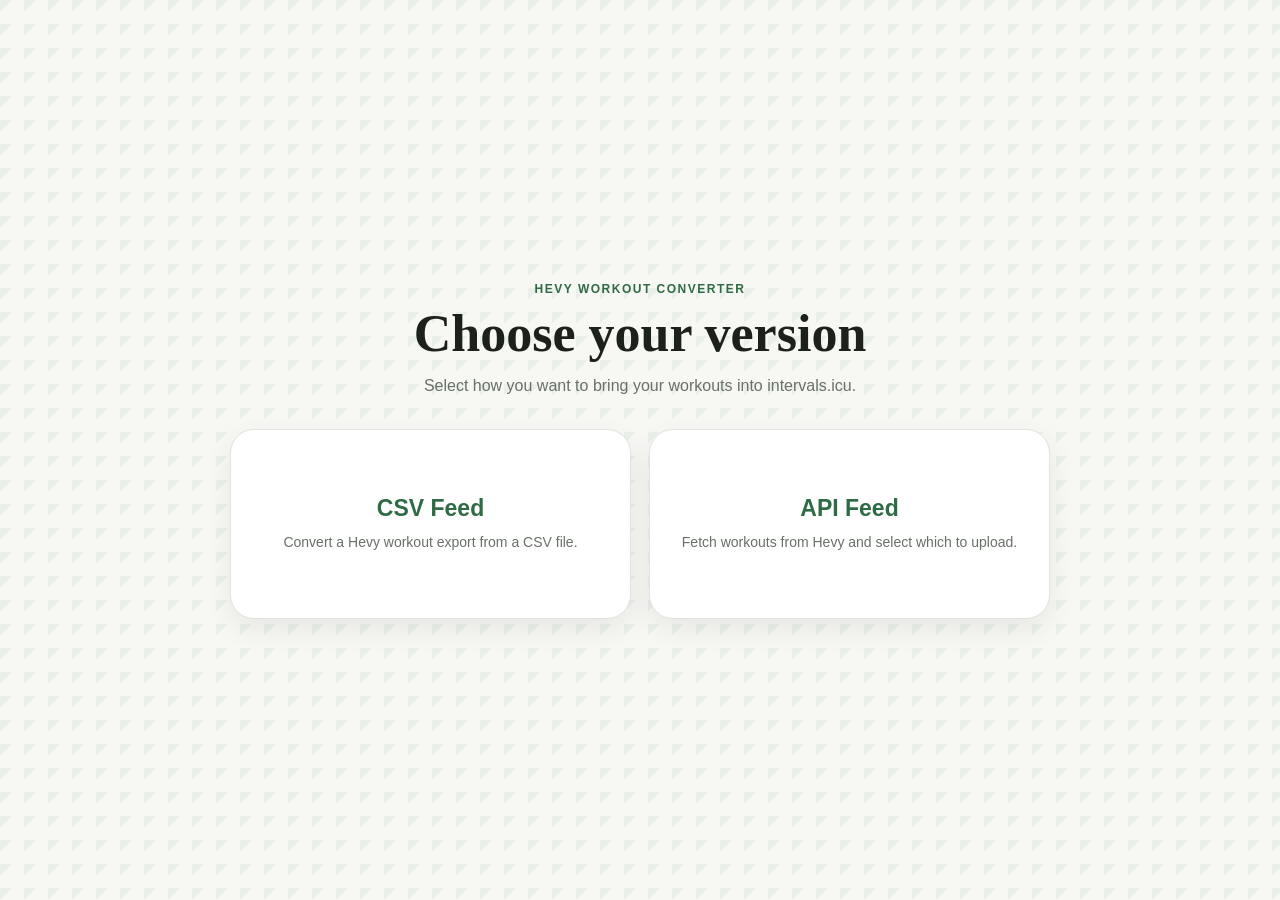
==== wwwroot/index.html @ 104280ee "Create HEVY API based uploads Add tests Add help pages and a root index page" ====
<!doctype html>
<html lang="en">
<head>
  <meta charset="utf-8">
  <meta name="viewport" content="width=device-width, initial-scale=1">
  <meta name="theme-color" content="#f7f8f4">
  <title>Hevy to intervals.icu</title>
  <style>
    :root {
      color-scheme: light;
      font-family: "Aptos", "Segoe UI", sans-serif;
      color: #1d211c;
      background: #f7f8f4;
    }

    * { box-sizing: border-box; }

    body {
      display: grid;
      min-width: 320px;
      min-height: 100vh;
      margin: 0;
      padding: 32px 20px;
      place-items: center;
      background:
        linear-gradient(135deg, rgba(47, 107, 69, 0.06) 25%, transparent 25%) 0 0 / 24px 24px,
        #f7f8f4;
    }

    main { width: min(820px, 100%); }
    .eyebrow {
      margin: 0 0 8px;
      color: #2f6b45;
      font-size: 12px;
      font-weight: 800;
      letter-spacing: 1.5px;
      text-align: center;
    }

    h1 {
      margin: 0;
      font-family: Georgia, serif;
      font-size: clamp(32px, 7vw, 52px);
      text-align: center;
    }

    .intro {
      margin: 14px 0 34px;
      color: #687067;
      font-size: 16px;
      text-align: center;
    }

    .choices { display: grid; grid-template-columns: repeat(2, minmax(0, 1fr)); gap: 18px; }
    .choice {
      display: grid;
      min-height: 190px;
      align-content: center;
      gap: 10px;
      border: 1px solid #dfe4dc;
      border-radius: 24px;
      background: #fff;
      box-shadow: 0 10px 28px rgba(29, 33, 28, 0.07);
      color: inherit;
      padding: 28px;
      text-align: center;
      text-decoration: none;
      transition: transform 140ms ease, box-shadow 140ms ease, border-color 140ms ease;
    }

    .choice:hover, .choice:focus-visible {
      transform: translateY(-3px);
      border-color: #2f6b45;
      box-shadow: 0 14px 34px rgba(29, 33, 28, 0.12);
    }

    .choice:focus-visible { outline: 3px solid rgba(47, 107, 69, 0.28); outline-offset: 3px; }
    .choice strong { color: #2f6b45; font-size: 23px; }
    .choice span { color: #687067; font-size: 14px; line-height: 1.5; }

    @media (max-width: 580px) {
      .choices { grid-template-columns: 1fr; }
      .choice { min-height: 150px; }
    }
  </style>
</head>
<body>
  <main>
    <p class="eyebrow">HEVY WORKOUT CONVERTER</p>
    <h1>Choose your version</h1>
    <p class="intro">Select how you want to bring your workouts into intervals.icu.</p>
    <nav class="choices" aria-label="Choose app version">
      <a class="choice" href="csvfeed/index.html">
        <strong>CSV Feed</strong>
        <span>Convert a Hevy workout export from a CSV file.</span>
      </a>
      <a class="choice" href="apifeed/index.html">
        <strong>API Feed</strong>
        <span>Fetch workouts from Hevy and select which to upload.</span>
      </a>
    </nav>
  </main>
</body>
</html>
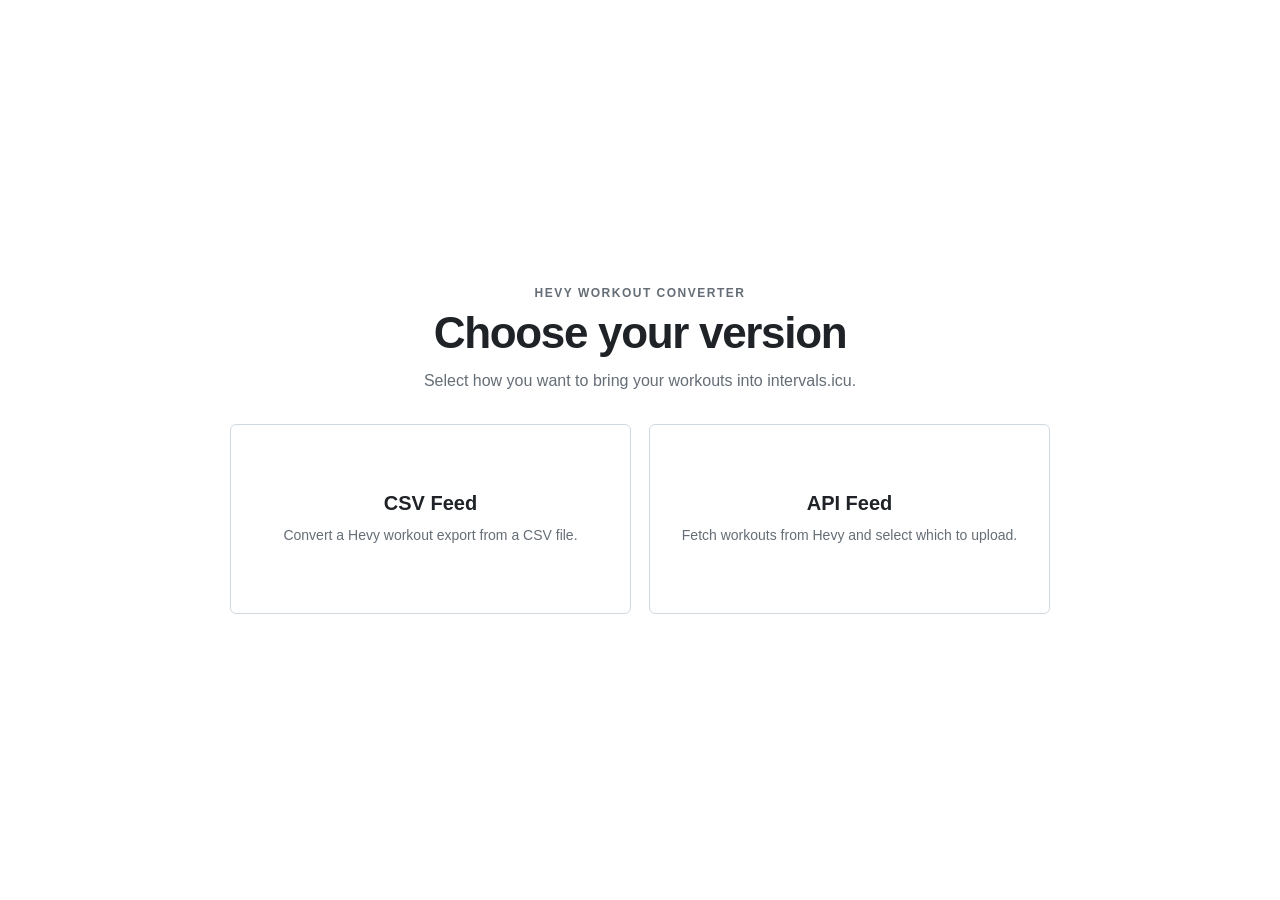
==== commit 8e0ce8cc: "Change style to be more like GitHub Add an infobar for each page" ====
--- a/wwwroot/index.html
+++ b/wwwroot/index.html
@@ -3,14 +3,14 @@
 <head>
   <meta charset="utf-8">
   <meta name="viewport" content="width=device-width, initial-scale=1">
-  <meta name="theme-color" content="#f7f8f4">
+  <meta name="theme-color" content="#ffffff">
   <title>Hevy to intervals.icu</title>
   <style>
     :root {
       color-scheme: light;
-      font-family: "Aptos", "Segoe UI", sans-serif;
-      color: #1d211c;
-      background: #f7f8f4;
+      font-family: -apple-system, BlinkMacSystemFont, "Segoe UI", "Noto Sans", Helvetica, Arial, sans-serif;
+      color: #1f2328;
+      background: #ffffff;
     }
 
     * { box-sizing: border-box; }
@@ -22,15 +22,13 @@
       margin: 0;
       padding: 32px 20px;
       place-items: center;
-      background:
-        linear-gradient(135deg, rgba(47, 107, 69, 0.06) 25%, transparent 25%) 0 0 / 24px 24px,
-        #f7f8f4;
+      background: #ffffff;
     }
 
     main { width: min(820px, 100%); }
     .eyebrow {
       margin: 0 0 8px;
-      color: #2f6b45;
+      color: #656d76;
       font-size: 12px;
       font-weight: 800;
       letter-spacing: 1.5px;
@@ -39,14 +37,14 @@
 
     h1 {
       margin: 0;
-      font-family: Georgia, serif;
-      font-size: clamp(32px, 7vw, 52px);
+      font-size: clamp(32px, 7vw, 44px);
+      letter-spacing: -0.03em;
       text-align: center;
     }
 
     .intro {
       margin: 14px 0 34px;
-      color: #687067;
+      color: #656d76;
       font-size: 16px;
       text-align: center;
     }
@@ -57,26 +55,24 @@
       min-height: 190px;
       align-content: center;
       gap: 10px;
-      border: 1px solid #dfe4dc;
-      border-radius: 24px;
+      border: 1px solid #d1d9e0;
+      border-radius: 6px;
       background: #fff;
-      box-shadow: 0 10px 28px rgba(29, 33, 28, 0.07);
       color: inherit;
       padding: 28px;
       text-align: center;
       text-decoration: none;
-      transition: transform 140ms ease, box-shadow 140ms ease, border-color 140ms ease;
+      transition: background-color 140ms ease, border-color 140ms ease;
     }
 
     .choice:hover, .choice:focus-visible {
-      transform: translateY(-3px);
-      border-color: #2f6b45;
-      box-shadow: 0 14px 34px rgba(29, 33, 28, 0.12);
+      border-color: #656d76;
+      background: #f6f8fa;
     }
 
-    .choice:focus-visible { outline: 3px solid rgba(47, 107, 69, 0.28); outline-offset: 3px; }
-    .choice strong { color: #2f6b45; font-size: 23px; }
-    .choice span { color: #687067; font-size: 14px; line-height: 1.5; }
+    .choice:focus-visible { outline: 2px solid #afb8c1; outline-offset: 2px; }
+    .choice strong { font-size: 20px; }
+    .choice span { color: #656d76; font-size: 14px; line-height: 1.5; }
 
     @media (max-width: 580px) {
       .choices { grid-template-columns: 1fr; }
